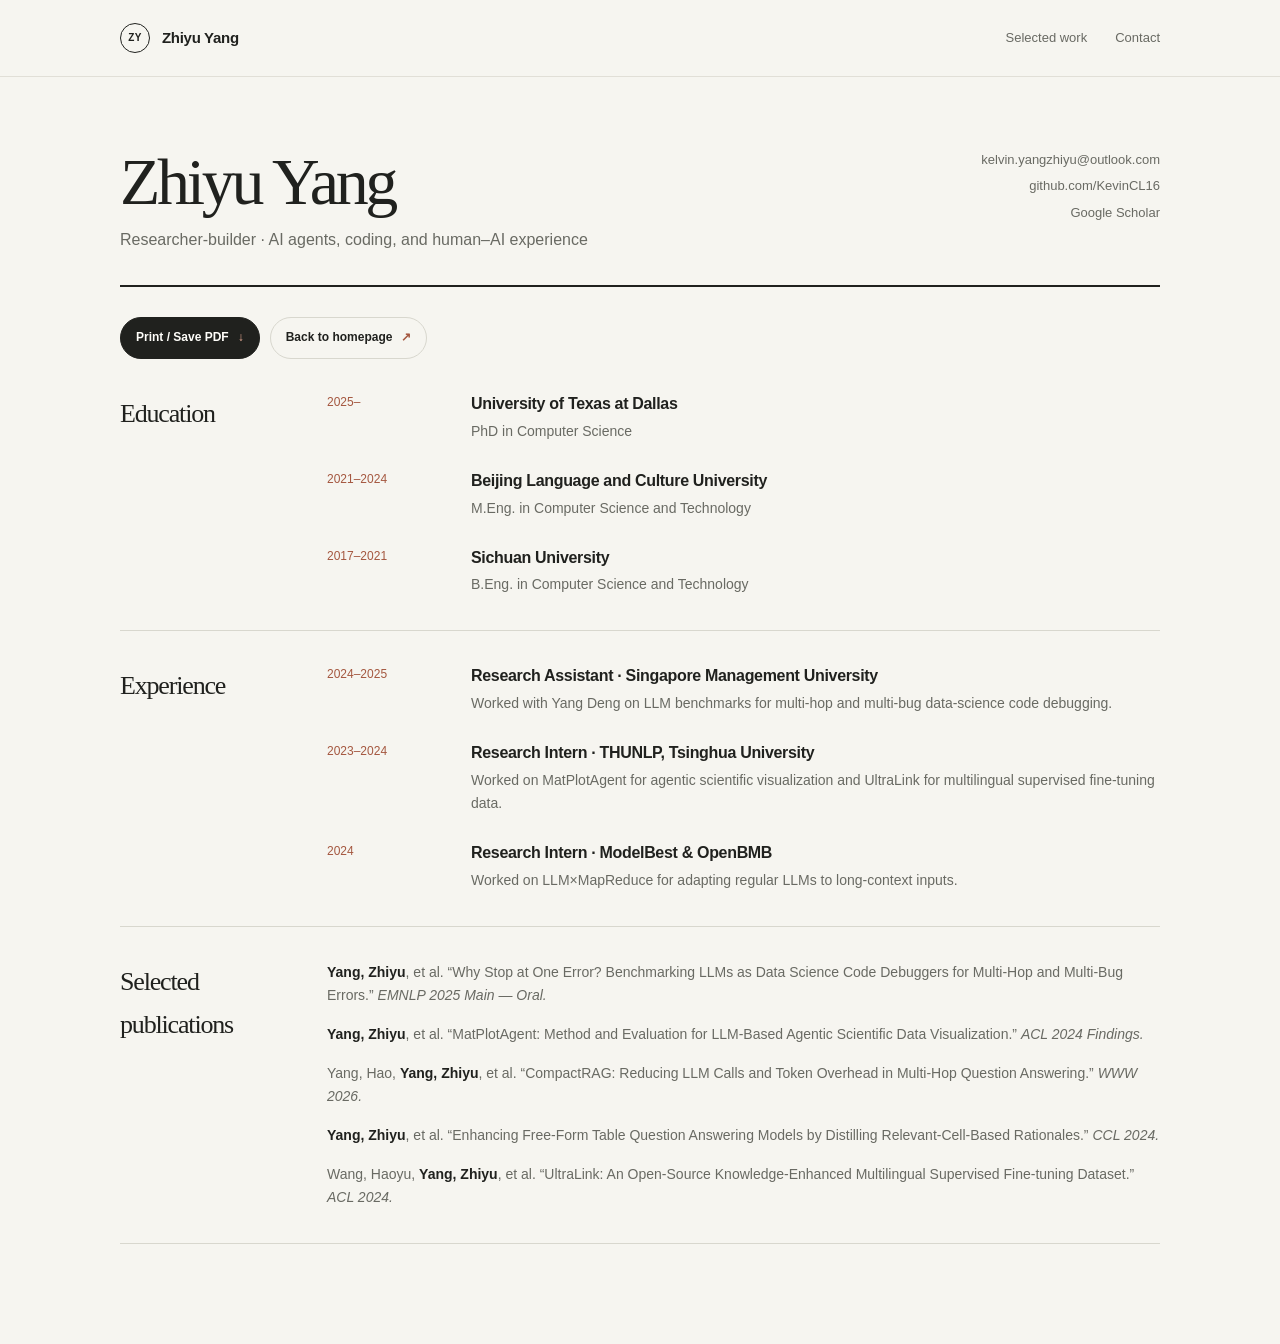
==== cv.html @ 30107cb7 "Rebuild homepage around agent research and writing" ====
<!doctype html>
<html lang="en">
<head>
  <meta charset="utf-8">
  <meta name="viewport" content="width=device-width, initial-scale=1">
  <meta name="description" content="CV of Zhiyu Yang.">
  <title>Zhiyu Yang — CV</title>
  <link rel="stylesheet" href="styles.css">
  <style>
    .cv-page { padding: 72px 0 100px; }
    .cv-top { display: flex; justify-content: space-between; gap: 40px; align-items: start; padding-bottom: 32px; border-bottom: 2px solid var(--ink); }
    .cv-top h1 { margin: 0; font: 400 clamp(42px, 6vw, 66px)/1 Georgia, "Times New Roman", serif; letter-spacing: -.05em; }
    .cv-top p { margin: 12px 0 0; color: var(--muted); }
    .cv-contact { display: flex; flex-direction: column; align-items: flex-end; gap: 5px; color: var(--muted); font-size: 13px; text-align: right; }
    .cv-contact a:hover { color: var(--accent); }
    .cv-section { display: grid; grid-template-columns: 165px minmax(0, 1fr); gap: 42px; padding: 34px 0; border-bottom: 1px solid var(--line); }
    .cv-section h2 { margin: 0; font-size: 26px; }
    .cv-entry { display: grid; grid-template-columns: 120px minmax(0, 1fr); gap: 24px; margin-bottom: 27px; }
    .cv-entry:last-child { margin-bottom: 0; }
    .cv-entry time { color: var(--accent); font-size: 12px; }
    .cv-entry h3 { margin: 0; font: 600 16px/1.35 -apple-system, BlinkMacSystemFont, "Segoe UI", Helvetica, Arial, sans-serif; letter-spacing: -.02em; }
    .cv-entry p { margin: 5px 0 0; color: var(--muted); font-size: 14px; }
    .cv-pubs { margin: 0; padding: 0; list-style: none; }
    .cv-pubs li { margin-bottom: 16px; color: var(--muted); font-size: 14px; }
    .cv-pubs li:last-child { margin-bottom: 0; }
    .cv-pubs strong { color: var(--ink); font-weight: 650; }
    .cv-actions { display: flex; gap: 10px; margin-top: 30px; }
    @media print {
      .site-header, .cv-actions { display: none; }
      .cv-page { padding: 0; }
      body { background: white; }
    }
    @media (max-width: 680px) {
      .cv-top { display: block; }
      .cv-contact { align-items: flex-start; margin-top: 20px; text-align: left; }
      .cv-section { grid-template-columns: 1fr; gap: 20px; }
      .cv-entry { grid-template-columns: 1fr; gap: 4px; }
    }
  </style>
</head>
<body>
  <header class="site-header">
    <div class="wrap header-inner">
      <a class="brand" href="index.html#top"><span class="brand-mark">ZY</span><span class="brand-name">Zhiyu Yang</span></a>
      <nav class="site-nav" style="display:flex" aria-label="CV navigation">
        <a href="index.html#work">Selected work</a>
        <a href="index.html#contact">Contact</a>
      </nav>
    </div>
  </header>

  <main class="cv-page">
    <div class="wrap">
      <div class="cv-top">
        <div>
          <h1>Zhiyu Yang</h1>
          <p>Researcher-builder · AI agents, coding, and human–AI experience</p>
        </div>
        <div class="cv-contact">
          <a href="mailto:kelvin.yangzhiyu@outlook.com">kelvin.yangzhiyu@outlook.com</a>
          <a href="https://github.com/KevinCL16">github.com/KevinCL16</a>
          <a href="https://scholar.google.com/citations?user=KLbbYf0AAAAJ&amp;hl=en">Google Scholar</a>
        </div>
      </div>

      <div class="cv-actions">
        <a class="button button-solid" href="javascript:window.print()">Print / Save PDF <span aria-hidden="true">↓</span></a>
        <a class="button button-quiet" href="index.html">Back to homepage <span aria-hidden="true">↗</span></a>
      </div>

      <section class="cv-section">
        <h2>Education</h2>
        <div>
          <div class="cv-entry"><time>2025–</time><div><h3>University of Texas at Dallas</h3><p>PhD in Computer Science</p></div></div>
          <div class="cv-entry"><time>2021–2024</time><div><h3>Beijing Language and Culture University</h3><p>M.Eng. in Computer Science and Technology</p></div></div>
          <div class="cv-entry"><time>2017–2021</time><div><h3>Sichuan University</h3><p>B.Eng. in Computer Science and Technology</p></div></div>
        </div>
      </section>

      <section class="cv-section">
        <h2>Experience</h2>
        <div>
          <div class="cv-entry"><time>2024–2025</time><div><h3>Research Assistant · Singapore Management University</h3><p>Worked with Yang Deng on LLM benchmarks for multi-hop and multi-bug data-science code debugging.</p></div></div>
          <div class="cv-entry"><time>2023–2024</time><div><h3>Research Intern · THUNLP, Tsinghua University</h3><p>Worked on MatPlotAgent for agentic scientific visualization and UltraLink for multilingual supervised fine-tuning data.</p></div></div>
          <div class="cv-entry"><time>2024</time><div><h3>Research Intern · ModelBest &amp; OpenBMB</h3><p>Worked on LLM×MapReduce for adapting regular LLMs to long-context inputs.</p></div></div>
        </div>
      </section>

      <section class="cv-section">
        <h2>Selected publications</h2>
        <ol class="cv-pubs">
          <li><strong>Yang, Zhiyu</strong>, et al. “Why Stop at One Error? Benchmarking LLMs as Data Science Code Debuggers for Multi-Hop and Multi-Bug Errors.” <em>EMNLP 2025 Main — Oral.</em></li>
          <li><strong>Yang, Zhiyu</strong>, et al. “MatPlotAgent: Method and Evaluation for LLM-Based Agentic Scientific Data Visualization.” <em>ACL 2024 Findings.</em></li>
          <li>Yang, Hao, <strong>Yang, Zhiyu</strong>, et al. “CompactRAG: Reducing LLM Calls and Token Overhead in Multi-Hop Question Answering.” <em>WWW 2026.</em></li>
          <li><strong>Yang, Zhiyu</strong>, et al. “Enhancing Free-Form Table Question Answering Models by Distilling Relevant-Cell-Based Rationales.” <em>CCL 2024.</em></li>
          <li>Wang, Haoyu, <strong>Yang, Zhiyu</strong>, et al. “UltraLink: An Open-Source Knowledge-Enhanced Multilingual Supervised Fine-tuning Dataset.” <em>ACL 2024.</em></li>
        </ol>
      </section>
    </div>
  </main>
</body>
</html>
---- styles.css ----
:root {
  --paper: #f6f5f0;
  --paper-deep: #eceae2;
  --ink: #20211e;
  --muted: #696a63;
  --faint: #989890;
  --line: #d8d7ce;
  --accent: #a4573f;
  --accent-dark: #7c392c;
  --white: #fffefa;
  --wrap: 1040px;
}

* { box-sizing: border-box; }

html { scroll-behavior: smooth; }

body {
  margin: 0;
  color: var(--ink);
  background: var(--paper);
  font-family: -apple-system, BlinkMacSystemFont, "Segoe UI", Helvetica, Arial, sans-serif;
  font-size: 16px;
  line-height: 1.65;
  text-rendering: optimizeLegibility;
}

body, a, button { -webkit-font-smoothing: antialiased; }

a { color: inherit; text-decoration: none; }
a:focus-visible, button:focus-visible { outline: 2px solid var(--accent); outline-offset: 4px; }

.wrap { width: min(var(--wrap), calc(100% - 48px)); margin: 0 auto; }

.site-header {
  position: sticky;
  top: 0;
  z-index: 10;
  background: color-mix(in srgb, var(--paper) 92%, transparent);
  border-bottom: 1px solid color-mix(in srgb, var(--line) 72%, transparent);
  backdrop-filter: blur(12px);
}

.header-inner { min-height: 76px; display: flex; align-items: center; justify-content: space-between; }

.brand { display: inline-flex; align-items: center; gap: 12px; font-size: 15px; font-weight: 650; letter-spacing: -.02em; }
.brand-mark { display: grid; place-items: center; width: 30px; height: 30px; border: 1px solid var(--ink); border-radius: 50%; font-size: 10px; letter-spacing: .04em; }
.brand-name { white-space: nowrap; }

.site-nav { display: flex; align-items: center; gap: 28px; font-size: 13px; color: var(--muted); }
.site-nav a { transition: color .2s ease; }
.site-nav a:hover { color: var(--accent); }
.site-nav .nav-external { color: var(--ink); }
.site-nav span, .text-link span, .work-links span, .button span, .contact-links span { color: var(--accent); }

.menu-toggle { display: none; border: 0; background: transparent; color: var(--ink); font: inherit; font-size: 13px; cursor: pointer; padding: 8px 0; }
.menu-line { display: inline-block; width: 17px; height: 1px; margin-left: 6px; vertical-align: middle; background: currentColor; }

.section-rule { border-bottom: 1px solid var(--line); }

.hero { padding: 108px 0 104px; }
.hero-grid { display: grid; grid-template-columns: minmax(0, 1.2fr) minmax(250px, .8fr); gap: 88px; align-items: center; }
.eyebrow, .section-index { margin: 0 0 23px; color: var(--accent); font-size: 11px; font-weight: 750; letter-spacing: .14em; text-transform: uppercase; }
.hero h1, h2, h3 { font-family: Georgia, "Times New Roman", serif; font-weight: 400; letter-spacing: -.045em; }
.hero h1 { max-width: 690px; margin: 0; font-size: clamp(47px, 6vw, 76px); line-height: .99; }
.hero h1 em { color: var(--accent); font-style: normal; }
.hero-lede { max-width: 620px; margin: 30px 0 0; color: var(--muted); font-size: 18px; line-height: 1.65; }
.hero-history { margin: 24px 0 0; color: var(--faint); font-size: 12px; letter-spacing: .04em; }
.hero-actions { display: flex; flex-wrap: wrap; gap: 10px; margin-top: 34px; }
.button { display: inline-flex; align-items: center; gap: 9px; min-height: 42px; padding: 8px 15px; border: 1px solid var(--line); border-radius: 999px; font-size: 12px; font-weight: 650; transition: transform .2s ease, background .2s ease, border-color .2s ease; }
.button:hover { transform: translateY(-2px); border-color: var(--accent); }
.button-solid { border-color: var(--ink); color: var(--white); background: var(--ink); }
.button-solid span { color: #efb19a; }
.button-quiet { color: var(--ink); background: transparent; }

.hero-portrait-wrap { justify-self: end; width: min(100%, 300px); }
.portrait-frame { padding: 10px; background: var(--paper-deep); transform: rotate(2.5deg); }
.hero-portrait { display: block; width: 100%; aspect-ratio: 1; object-fit: cover; object-position: center 30%; filter: saturate(.78) contrast(.96); }
.portrait-caption { display: flex; gap: 8px; align-items: flex-start; margin: 24px 0 0; color: var(--muted); font-size: 11px; line-height: 1.5; }
.caption-dot { flex: 0 0 auto; width: 7px; height: 7px; margin-top: 6px; border-radius: 50%; background: var(--accent); }

.section { padding: 92px 0 100px; }
.section-heading { display: grid; grid-template-columns: 180px minmax(0, 1fr); gap: 44px; margin-bottom: 54px; }
.section-heading-inline { display: flex; align-items: end; justify-content: space-between; gap: 32px; }
.section-heading h2, .background-grid h2, .contact-band h2 { max-width: 620px; margin: 0; font-size: clamp(34px, 4vw, 52px); line-height: 1.05; }
.section-intro { max-width: 560px; margin: 20px 0 0; color: var(--muted); font-size: 16px; }
.text-link { flex: 0 0 auto; padding-bottom: 7px; border-bottom: 1px solid var(--ink); font-size: 12px; font-weight: 650; transition: color .2s ease, border-color .2s ease; }
.text-link:hover { color: var(--accent); border-color: var(--accent); }

.focus-grid { display: grid; grid-template-columns: repeat(3, 1fr); border-top: 1px solid var(--line); }
.focus-item { min-height: 210px; padding: 25px 28px 20px 0; border-right: 1px solid var(--line); }
.focus-item + .focus-item { padding-left: 28px; }
.focus-item:last-child { border-right: 0; }
.item-number, .work-number { margin: 0; color: var(--accent); font-size: 11px; font-weight: 700; letter-spacing: .08em; }
.focus-item h3 { margin: 34px 0 11px; font-size: 27px; line-height: 1.1; }
.focus-item p:last-child { max-width: 240px; margin: 0; color: var(--muted); font-size: 14px; line-height: 1.6; }

.work-list { border-top: 1px solid var(--line); }
.work-item { display: grid; grid-template-columns: 72px minmax(0, 1fr); gap: 26px; padding: 31px 0 37px; border-bottom: 1px solid var(--line); }
.work-number { padding-top: 6px; }
.work-title-row { display: flex; align-items: baseline; justify-content: space-between; gap: 24px; }
.work-title-row h3 { margin: 0; font-size: 33px; line-height: 1.1; }
.venue { margin: 0; color: var(--accent); font-size: 12px; font-weight: 700; white-space: nowrap; }
.work-full-title { max-width: 720px; margin: 9px 0 0; color: var(--muted); font-size: 14px; }
.work-description { max-width: 730px; margin: 17px 0 0; color: var(--ink); font-size: 15px; line-height: 1.65; }
.work-links { display: flex; gap: 22px; margin-top: 19px; color: var(--muted); font-size: 12px; font-weight: 650; }
.work-links a:hover { color: var(--accent); }

.writing-grid { display: grid; grid-template-columns: repeat(3, 1fr); border-top: 1px solid var(--line); }
.writing-item { position: relative; min-height: 265px; padding: 23px 28px 26px 0; border-right: 1px solid var(--line); transition: color .2s ease, transform .2s ease; }
.writing-item + .writing-item { padding-left: 28px; }
.writing-item:last-child { border-right: 0; }
.writing-item:hover { color: var(--accent-dark); transform: translateY(-3px); }
.writing-meta { display: flex; justify-content: space-between; gap: 10px; color: var(--faint); font-size: 10px; letter-spacing: .08em; text-transform: uppercase; }
.writing-item h3 { margin: 39px 30px 14px 0; font-size: 26px; line-height: 1.15; }
.writing-item p { max-width: 250px; margin: 0; color: var(--muted); font-size: 14px; line-height: 1.6; }
.writing-arrow { position: absolute; right: 26px; bottom: 28px; color: var(--accent); font-size: 19px; }

.background-grid { display: grid; grid-template-columns: 1fr 1.55fr; gap: 90px; }
.timeline { border-top: 1px solid var(--line); }
.timeline-item { display: grid; grid-template-columns: 110px minmax(0, 1fr); gap: 24px; padding: 20px 0 22px; border-bottom: 1px solid var(--line); }
.timeline-item time { color: var(--accent); font-size: 12px; font-variant-numeric: tabular-nums; }
.timeline-item h3 { margin: 0; font-size: 22px; line-height: 1.2; }
.timeline-item p { margin: 5px 0 0; color: var(--muted); font-size: 13px; }

.contact-band { padding: 84px 0 88px; color: var(--white); background: var(--ink); }
.contact-inner { display: flex; align-items: end; justify-content: space-between; gap: 60px; }
.contact-band .section-index { color: #e3a58e; }
.contact-band h2 { max-width: 570px; }
.contact-links { display: flex; flex-direction: column; align-items: flex-end; gap: 9px; color: #d3d2c9; font-size: 13px; }
.contact-links a:hover { color: #efb19a; }
.site-footer { padding: 26px 0 30px; color: var(--faint); font-size: 11px; }
.footer-inner { display: flex; justify-content: space-between; gap: 20px; }
.footer-inner p { margin: 0; }

@media (max-width: 760px) {
  .wrap { width: min(var(--wrap), calc(100% - 36px)); }
  .header-inner { min-height: 66px; }
  .menu-toggle { display: inline-block; }
  .site-nav { display: none; position: absolute; top: 66px; left: 0; right: 0; flex-direction: column; align-items: stretch; gap: 0; padding: 10px 18px 16px; border-bottom: 1px solid var(--line); background: var(--paper); }
  .nav-open .site-nav { display: flex; }
  .site-nav a { padding: 9px 0; }
  .hero { padding: 75px 0 72px; }
  .hero-grid { grid-template-columns: 1fr; gap: 48px; }
  .hero h1 { font-size: clamp(45px, 13vw, 68px); }
  .hero-lede { font-size: 17px; }
  .hero-portrait-wrap { justify-self: start; width: min(100%, 230px); }
  .section { padding: 68px 0 72px; }
  .section-heading, .background-grid { grid-template-columns: 1fr; gap: 18px; }
  .section-heading { margin-bottom: 37px; }
  .section-heading-inline { display: block; }
  .section-heading-inline .text-link { display: inline-block; margin-top: 26px; }
  .focus-grid, .writing-grid { grid-template-columns: 1fr; }
  .focus-item, .focus-item + .focus-item, .writing-item, .writing-item + .writing-item { min-height: auto; padding: 23px 0 27px; border-right: 0; border-bottom: 1px solid var(--line); }
  .focus-item:last-child, .writing-item:last-child { border-bottom: 0; }
  .focus-item h3 { margin-top: 24px; }
  .writing-item { min-height: 220px; }
  .writing-item h3 { margin-top: 30px; }
  .work-item { grid-template-columns: 36px minmax(0, 1fr); gap: 11px; }
  .work-title-row { display: block; }
  .venue { margin-top: 8px; }
  .work-title-row h3 { font-size: 30px; }
  .work-links { flex-wrap: wrap; gap: 14px 20px; }
  .timeline-item { grid-template-columns: 78px minmax(0, 1fr); gap: 14px; }
  .timeline-item h3 { font-size: 20px; }
  .contact-inner { display: block; }
  .contact-links { align-items: flex-start; margin-top: 38px; }
  .footer-inner { display: block; }
  .footer-inner p + p { margin-top: 6px; }
}

@media (prefers-reduced-motion: reduce) {
  html { scroll-behavior: auto; }
  *, *::before, *::after { transition-duration: .01ms !important; animation-duration: .01ms !important; }
}
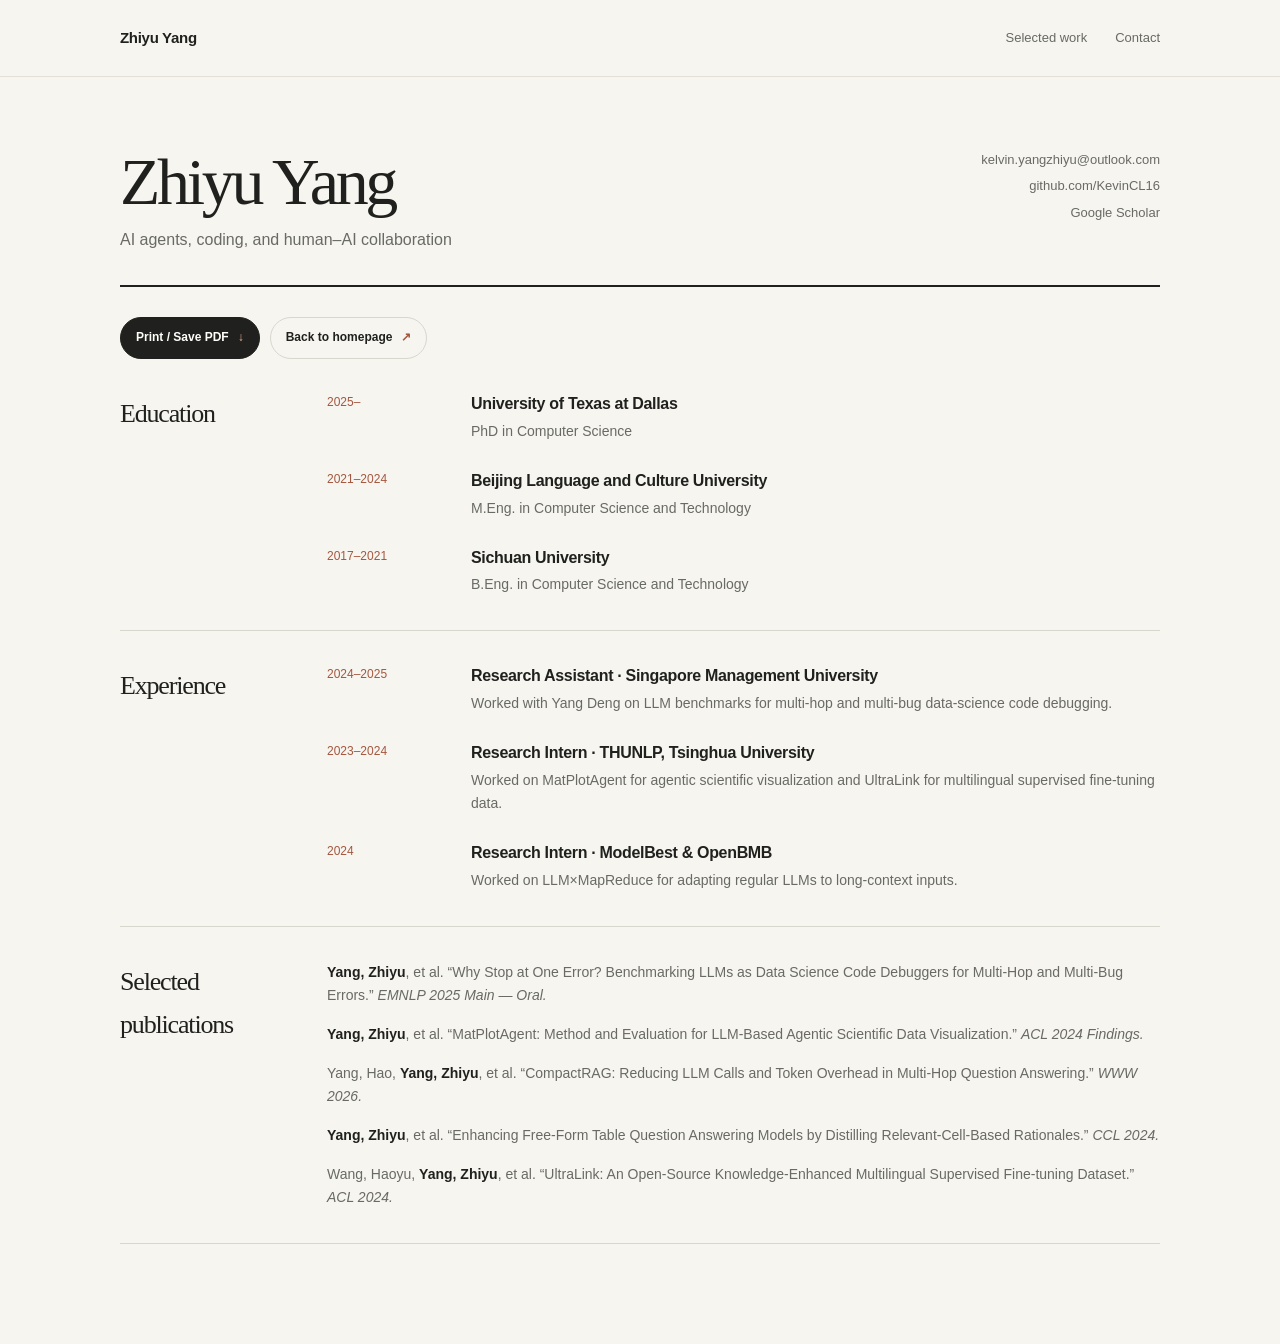
==== commit 5d74b825: "Refine homepage as a modern academic profile" ====
--- a/cv.html
+++ b/cv.html
@@ -41,7 +41,7 @@
 <body>
   <header class="site-header">
     <div class="wrap header-inner">
-      <a class="brand" href="index.html#top"><span class="brand-mark">ZY</span><span class="brand-name">Zhiyu Yang</span></a>
+      <a class="brand" href="index.html#top"><span class="brand-name">Zhiyu Yang</span></a>
       <nav class="site-nav" style="display:flex" aria-label="CV navigation">
         <a href="index.html#work">Selected work</a>
         <a href="index.html#contact">Contact</a>
@@ -54,7 +54,7 @@
       <div class="cv-top">
         <div>
           <h1>Zhiyu Yang</h1>
-          <p>Researcher-builder · AI agents, coding, and human–AI experience</p>
+          <p>AI agents, coding, and human–AI collaboration</p>
         </div>
         <div class="cv-contact">
           <a href="mailto:kelvin.yangzhiyu@outlook.com">kelvin.yangzhiyu@outlook.com</a>
--- a/styles.css
+++ b/styles.css
@@ -42,9 +42,7 @@
 }
 
 .header-inner { min-height: 76px; display: flex; align-items: center; justify-content: space-between; }
-
-.brand { display: inline-flex; align-items: center; gap: 12px; font-size: 15px; font-weight: 650; letter-spacing: -.02em; }
-.brand-mark { display: grid; place-items: center; width: 30px; height: 30px; border: 1px solid var(--ink); border-radius: 50%; font-size: 10px; letter-spacing: .04em; }
+.brand { display: inline-flex; align-items: center; font-size: 15px; font-weight: 650; letter-spacing: -.02em; }
 .brand-name { white-space: nowrap; }
 
 .site-nav { display: flex; align-items: center; gap: 28px; font-size: 13px; color: var(--muted); }
@@ -58,62 +56,118 @@
 
 .section-rule { border-bottom: 1px solid var(--line); }
 
-.hero { padding: 108px 0 104px; }
-.hero-grid { display: grid; grid-template-columns: minmax(0, 1.2fr) minmax(250px, .8fr); gap: 88px; align-items: center; }
-.eyebrow, .section-index { margin: 0 0 23px; color: var(--accent); font-size: 11px; font-weight: 750; letter-spacing: .14em; text-transform: uppercase; }
-.hero h1, h2, h3 { font-family: Georgia, "Times New Roman", serif; font-weight: 400; letter-spacing: -.045em; }
-.hero h1 { max-width: 690px; margin: 0; font-size: clamp(47px, 6vw, 76px); line-height: .99; }
-.hero h1 em { color: var(--accent); font-style: normal; }
-.hero-lede { max-width: 620px; margin: 30px 0 0; color: var(--muted); font-size: 18px; line-height: 1.65; }
-.hero-history { margin: 24px 0 0; color: var(--faint); font-size: 12px; letter-spacing: .04em; }
-.hero-actions { display: flex; flex-wrap: wrap; gap: 10px; margin-top: 34px; }
-.button { display: inline-flex; align-items: center; gap: 9px; min-height: 42px; padding: 8px 15px; border: 1px solid var(--line); border-radius: 999px; font-size: 12px; font-weight: 650; transition: transform .2s ease, background .2s ease, border-color .2s ease; }
-.button:hover { transform: translateY(-2px); border-color: var(--accent); }
-.button-solid { border-color: var(--ink); color: var(--white); background: var(--ink); }
-.button-solid span { color: #efb19a; }
-.button-quiet { color: var(--ink); background: transparent; }
-
-.hero-portrait-wrap { justify-self: end; width: min(100%, 300px); }
-.portrait-frame { padding: 10px; background: var(--paper-deep); transform: rotate(2.5deg); }
+/* The first viewport introduces the researcher before the research statement. */
+.hero { padding: 62px 0 88px; }
+.hero-grid { display: block; }
+.hero-head { max-width: 900px; margin-bottom: 44px; }
+.eyebrow, .section-label {
+  margin: 0 0 18px;
+  color: var(--accent);
+  font-size: 11px;
+  font-weight: 750;
+  letter-spacing: .14em;
+  text-transform: uppercase;
+}
+.hero h1, .hero-statement, h2, h3 { font-family: Georgia, "Times New Roman", serif; font-weight: 400; letter-spacing: -.045em; }
+.hero h1 { max-width: 720px; margin: 0; font-size: clamp(50px, 6.2vw, 70px); line-height: .96; }
+.hero-statement { max-width: 840px; margin: 23px 0 0; font-size: clamp(32px, 4.1vw, 48px); line-height: 1.06; }
+.hero-statement em { color: var(--accent); font-style: normal; }
+
+.hero-lower {
+  display: grid;
+  grid-template-columns: minmax(0, 1fr) minmax(240px, 280px);
+  gap: 76px;
+  align-items: start;
+}
+.hero-lede { max-width: 620px; margin: 0; color: var(--muted); font-size: 18px; line-height: 1.55; }
+.hero-history { margin: 16px 0 0; color: var(--faint); font-size: 12px; letter-spacing: .04em; }
+
+.research-threads { margin-top: 29px; border-top: 1px solid var(--line); }
+.research-threads-label {
+  margin: 0;
+  padding: 10px 0 8px;
+  color: var(--accent);
+  font-size: 10px;
+  font-weight: 750;
+  letter-spacing: .14em;
+  text-transform: uppercase;
+}
+.research-thread-list { border-bottom: 1px solid var(--line); }
+.research-thread {
+  display: grid;
+  grid-template-columns: minmax(0, 1fr) 16px;
+  gap: 18px;
+  align-items: start;
+  padding: 10px 0 11px;
+  border-bottom: 1px solid var(--line);
+  color: var(--ink);
+  transition: color .2s ease;
+}
+.research-thread:last-child { border-bottom: 0; }
+.research-thread:hover { color: var(--accent-dark); }
+.research-thread-copy { display: grid; gap: 1px; min-width: 0; }
+.research-thread-title { font-family: Georgia, "Times New Roman", serif; font-size: 17px; line-height: 1.25; letter-spacing: -.025em; }
+.research-thread-meta { color: var(--muted); font-size: 11px; line-height: 1.45; }
+.research-thread-arrow { color: var(--accent); font-size: 15px; line-height: 1.35; text-align: right; }
+
+.hero-actions { display: flex; flex-wrap: wrap; gap: 11px 22px; margin-top: 27px; }
+.hero-link {
+  display: inline-flex;
+  align-items: center;
+  gap: 7px;
+  padding-bottom: 2px;
+  border-bottom: 1px solid transparent;
+  color: var(--muted);
+  font-size: 12px;
+  font-weight: 600;
+  transition: color .2s ease, border-color .2s ease;
+}
+.hero-link:hover { color: var(--accent); border-color: var(--accent); }
+.hero-link-primary { color: var(--ink); }
+.hero-link span { color: var(--accent); }
+
+.hero-portrait-wrap { justify-self: end; width: min(100%, 280px); }
+.portrait-frame { padding: 9px; background: var(--paper-deep); transform: rotate(1.8deg); }
 .hero-portrait { display: block; width: 100%; aspect-ratio: 1; object-fit: cover; object-position: center 30%; filter: saturate(.78) contrast(.96); }
-.portrait-caption { display: flex; gap: 8px; align-items: flex-start; margin: 24px 0 0; color: var(--muted); font-size: 11px; line-height: 1.5; }
+.portrait-caption { display: flex; gap: 8px; align-items: flex-start; margin: 21px 0 0; color: var(--muted); font-size: 11px; line-height: 1.5; }
 .caption-dot { flex: 0 0 auto; width: 7px; height: 7px; margin-top: 6px; border-radius: 50%; background: var(--accent); }
 
-.section { padding: 92px 0 100px; }
-.section-heading { display: grid; grid-template-columns: 180px minmax(0, 1fr); gap: 44px; margin-bottom: 54px; }
+.section { padding: 90px 0 98px; }
+.section-heading { display: grid; grid-template-columns: 160px minmax(0, 1fr); gap: 44px; margin-bottom: 51px; }
 .section-heading-inline { display: flex; align-items: end; justify-content: space-between; gap: 32px; }
-.section-heading h2, .background-grid h2, .contact-band h2 { max-width: 620px; margin: 0; font-size: clamp(34px, 4vw, 52px); line-height: 1.05; }
-.section-intro { max-width: 560px; margin: 20px 0 0; color: var(--muted); font-size: 16px; }
-.text-link { flex: 0 0 auto; padding-bottom: 7px; border-bottom: 1px solid var(--ink); font-size: 12px; font-weight: 650; transition: color .2s ease, border-color .2s ease; }
+.section-heading h2, .background-grid h2, .contact-band h2 { max-width: 640px; margin: 0; font-size: clamp(32px, 4vw, 48px); line-height: 1.06; }
+.section-intro { max-width: 560px; margin: 19px 0 0; color: var(--muted); font-size: 16px; }
+.text-link { flex: 0 0 auto; padding-bottom: 5px; border-bottom: 1px solid var(--ink); font-size: 12px; font-weight: 650; transition: color .2s ease, border-color .2s ease; }
 .text-link:hover { color: var(--accent); border-color: var(--accent); }
 
 .focus-grid { display: grid; grid-template-columns: repeat(3, 1fr); border-top: 1px solid var(--line); }
-.focus-item { min-height: 210px; padding: 25px 28px 20px 0; border-right: 1px solid var(--line); }
+.focus-item { padding: 24px 28px 0 0; border-right: 1px solid var(--line); }
 .focus-item + .focus-item { padding-left: 28px; }
 .focus-item:last-child { border-right: 0; }
-.item-number, .work-number { margin: 0; color: var(--accent); font-size: 11px; font-weight: 700; letter-spacing: .08em; }
-.focus-item h3 { margin: 34px 0 11px; font-size: 27px; line-height: 1.1; }
-.focus-item p:last-child { max-width: 240px; margin: 0; color: var(--muted); font-size: 14px; line-height: 1.6; }
+.focus-item h3 { margin: 0 0 11px; font-size: 25px; line-height: 1.1; }
+.focus-item p:last-child { max-width: 250px; margin: 0; color: var(--muted); font-size: 14px; line-height: 1.6; }
 
 .work-list { border-top: 1px solid var(--line); }
-.work-item { display: grid; grid-template-columns: 72px minmax(0, 1fr); gap: 26px; padding: 31px 0 37px; border-bottom: 1px solid var(--line); }
-.work-number { padding-top: 6px; }
+.work-item { display: block; padding: 29px 0 34px; border-bottom: 1px solid var(--line); scroll-margin-top: 96px; }
 .work-title-row { display: flex; align-items: baseline; justify-content: space-between; gap: 24px; }
-.work-title-row h3 { margin: 0; font-size: 33px; line-height: 1.1; }
+.work-title-row h3 { margin: 0; font-size: 29px; line-height: 1.1; }
 .venue { margin: 0; color: var(--accent); font-size: 12px; font-weight: 700; white-space: nowrap; }
-.work-full-title { max-width: 720px; margin: 9px 0 0; color: var(--muted); font-size: 14px; }
-.work-description { max-width: 730px; margin: 17px 0 0; color: var(--ink); font-size: 15px; line-height: 1.65; }
-.work-links { display: flex; gap: 22px; margin-top: 19px; color: var(--muted); font-size: 12px; font-weight: 650; }
-.work-links a:hover { color: var(--accent); }
+.work-full-title { max-width: 780px; margin: 10px 0 0; color: var(--ink); font-family: Georgia, "Times New Roman", serif; font-size: 16px; line-height: 1.45; }
+.work-description { max-width: 730px; margin: 13px 0 0; color: var(--muted); font-size: 14px; line-height: 1.6; }
+.work-links { display: flex; flex-wrap: wrap; gap: 14px 22px; margin-top: 17px; color: var(--muted); font-size: 12px; font-weight: 650; }
+.work-links a { text-decoration: underline; text-decoration-color: color-mix(in srgb, var(--accent) 42%, transparent); text-underline-offset: 3px; transition: color .2s ease, text-decoration-color .2s ease; }
+.work-links a:hover { color: var(--accent); text-decoration-color: var(--accent); }
 
 .writing-grid { display: grid; grid-template-columns: repeat(3, 1fr); border-top: 1px solid var(--line); }
-.writing-item { position: relative; min-height: 265px; padding: 23px 28px 26px 0; border-right: 1px solid var(--line); transition: color .2s ease, transform .2s ease; }
+.writing-grid-single { grid-template-columns: minmax(0, 680px); }
+.writing-grid-single .writing-item { border-right: 0; }
+.writing-item { position: relative; min-height: 228px; padding: 23px 28px 26px 0; border-right: 1px solid var(--line); transition: color .2s ease; }
 .writing-item + .writing-item { padding-left: 28px; }
 .writing-item:last-child { border-right: 0; }
-.writing-item:hover { color: var(--accent-dark); transform: translateY(-3px); }
+.writing-item:hover { color: var(--accent-dark); }
 .writing-meta { display: flex; justify-content: space-between; gap: 10px; color: var(--faint); font-size: 10px; letter-spacing: .08em; text-transform: uppercase; }
-.writing-item h3 { margin: 39px 30px 14px 0; font-size: 26px; line-height: 1.15; }
-.writing-item p { max-width: 250px; margin: 0; color: var(--muted); font-size: 14px; line-height: 1.6; }
+.writing-item h3 { margin: 35px 30px 14px 0; font-size: 25px; line-height: 1.15; }
+.writing-item p { max-width: 310px; margin: 0; color: var(--muted); font-size: 14px; line-height: 1.6; }
 .writing-arrow { position: absolute; right: 26px; bottom: 28px; color: var(--accent); font-size: 19px; }
 
 .background-grid { display: grid; grid-template-columns: 1fr 1.55fr; gap: 90px; }
@@ -122,16 +176,26 @@
 .timeline-item time { color: var(--accent); font-size: 12px; font-variant-numeric: tabular-nums; }
 .timeline-item h3 { margin: 0; font-size: 22px; line-height: 1.2; }
 .timeline-item p { margin: 5px 0 0; color: var(--muted); font-size: 13px; }
-
-.contact-band { padding: 84px 0 88px; color: var(--white); background: var(--ink); }
-.contact-inner { display: flex; align-items: end; justify-content: space-between; gap: 60px; }
-.contact-band .section-index { color: #e3a58e; }
-.contact-band h2 { max-width: 570px; }
-.contact-links { display: flex; flex-direction: column; align-items: flex-end; gap: 9px; color: #d3d2c9; font-size: 13px; }
-.contact-links a:hover { color: #efb19a; }
+.mentor-line a { color: inherit; text-decoration: underline; text-decoration-color: color-mix(in srgb, var(--accent) 48%, transparent); text-underline-offset: 3px; transition: color .2s ease, text-decoration-color .2s ease; }
+.mentor-line a:hover { color: var(--accent); text-decoration-color: var(--accent); }
+.mentor-line > span { color: var(--accent); }
+
+.contact-band { padding: 70px 0 74px; border-top: 1px solid var(--line); border-bottom: 1px solid var(--line); background: var(--paper-deep); }
+.contact-inner { display: grid; grid-template-columns: minmax(0, 1fr) auto; align-items: baseline; gap: 60px; }
+.contact-band h2 { max-width: none; }
+.contact-links { display: flex; flex-wrap: wrap; justify-content: flex-end; gap: 10px 24px; color: var(--muted); font-size: 13px; }
+.contact-links a { text-decoration: underline; text-decoration-color: color-mix(in srgb, var(--accent) 42%, transparent); text-underline-offset: 3px; transition: color .2s ease, text-decoration-color .2s ease; }
+.contact-links a:hover { color: var(--accent); text-decoration-color: var(--accent); }
 .site-footer { padding: 26px 0 30px; color: var(--faint); font-size: 11px; }
 .footer-inner { display: flex; justify-content: space-between; gap: 20px; }
 .footer-inner p { margin: 0; }
+
+/* CV-only controls keep their existing utility treatment. */
+.button { display: inline-flex; align-items: center; gap: 9px; min-height: 42px; padding: 8px 15px; border: 1px solid var(--line); border-radius: 999px; font-size: 12px; font-weight: 650; transition: transform .2s ease, background .2s ease, border-color .2s ease; }
+.button:hover { transform: translateY(-2px); border-color: var(--accent); }
+.button-solid { border-color: var(--ink); color: var(--white); background: var(--ink); }
+.button-solid span { color: #efb19a; }
+.button-quiet { color: var(--ink); background: transparent; }
 
 @media (max-width: 760px) {
   .wrap { width: min(var(--wrap), calc(100% - 36px)); }
@@ -140,33 +204,33 @@
   .site-nav { display: none; position: absolute; top: 66px; left: 0; right: 0; flex-direction: column; align-items: stretch; gap: 0; padding: 10px 18px 16px; border-bottom: 1px solid var(--line); background: var(--paper); }
   .nav-open .site-nav { display: flex; }
   .site-nav a { padding: 9px 0; }
-  .hero { padding: 75px 0 72px; }
-  .hero-grid { grid-template-columns: 1fr; gap: 48px; }
-  .hero h1 { font-size: clamp(45px, 13vw, 68px); }
+
+  .hero { padding: 43px 0 68px; }
+  .hero-head { margin-bottom: 36px; }
+  .hero h1 { font-size: clamp(48px, 14vw, 64px); }
+  .hero-statement { margin-top: 20px; font-size: clamp(30px, 8.8vw, 42px); }
+  .hero-lower { display: block; }
   .hero-lede { font-size: 17px; }
-  .hero-portrait-wrap { justify-self: start; width: min(100%, 230px); }
+  .hero-portrait-wrap { justify-self: start; width: min(100%, 230px); margin-top: 46px; }
+
   .section { padding: 68px 0 72px; }
-  .section-heading, .background-grid { grid-template-columns: 1fr; gap: 18px; }
-  .section-heading { margin-bottom: 37px; }
+  .section-heading, .background-grid { grid-template-columns: 1fr; gap: 17px; }
+  .section-heading { margin-bottom: 36px; }
   .section-heading-inline { display: block; }
-  .section-heading-inline .text-link { display: inline-block; margin-top: 26px; }
+  .section-heading-inline .text-link { display: inline-block; margin-top: 24px; }
   .focus-grid, .writing-grid { grid-template-columns: 1fr; }
   .focus-item, .focus-item + .focus-item, .writing-item, .writing-item + .writing-item { min-height: auto; padding: 23px 0 27px; border-right: 0; border-bottom: 1px solid var(--line); }
   .focus-item:last-child, .writing-item:last-child { border-bottom: 0; }
-  .focus-item h3 { margin-top: 24px; }
-  .writing-item { min-height: 220px; }
+  .writing-item { min-height: 210px; }
   .writing-item h3 { margin-top: 30px; }
-  .work-item { grid-template-columns: 36px minmax(0, 1fr); gap: 11px; }
   .work-title-row { display: block; }
   .venue { margin-top: 8px; }
-  .work-title-row h3 { font-size: 30px; }
-  .work-links { flex-wrap: wrap; gap: 14px 20px; }
+  .work-title-row h3 { font-size: 28px; }
   .timeline-item { grid-template-columns: 78px minmax(0, 1fr); gap: 14px; }
   .timeline-item h3 { font-size: 20px; }
   .contact-inner { display: block; }
-  .contact-links { align-items: flex-start; margin-top: 38px; }
+  .contact-links { justify-content: flex-start; margin-top: 27px; }
   .footer-inner { display: block; }
-  .footer-inner p + p { margin-top: 6px; }
 }
 
 @media (prefers-reduced-motion: reduce) {
